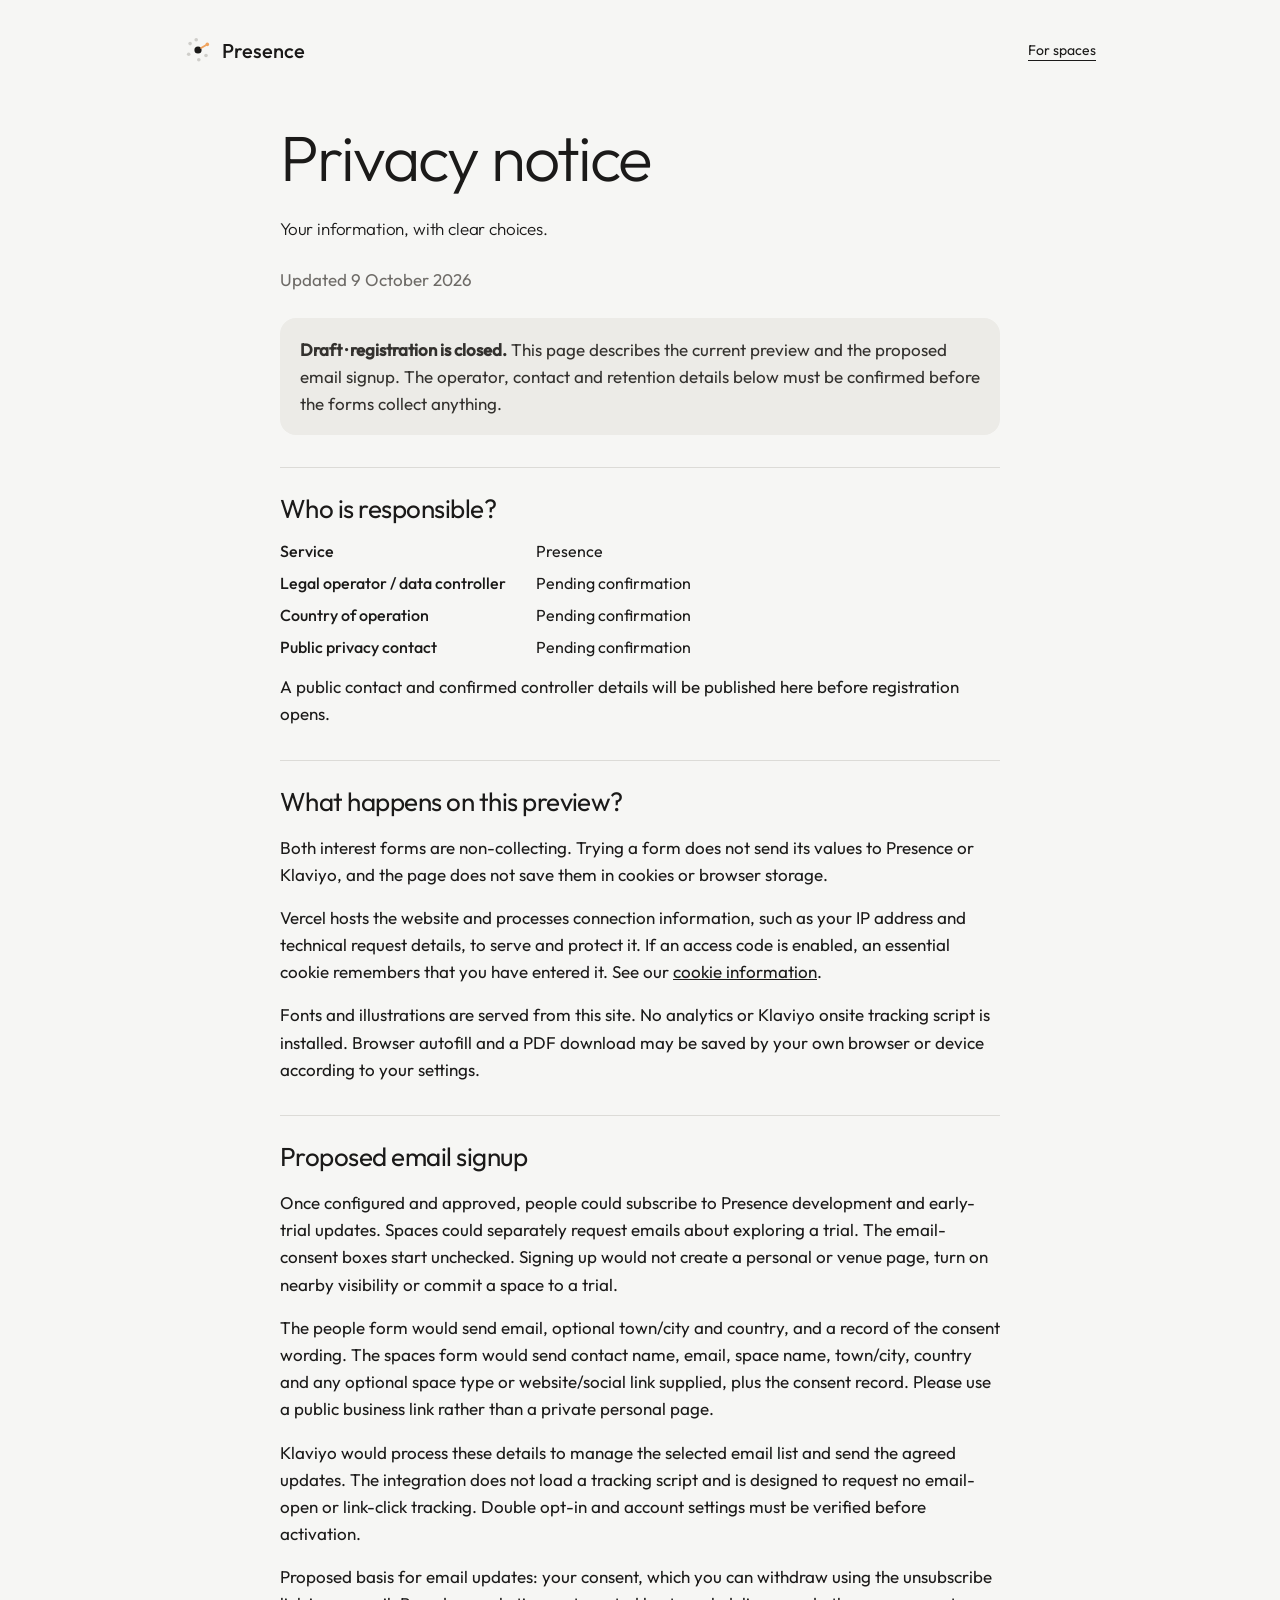
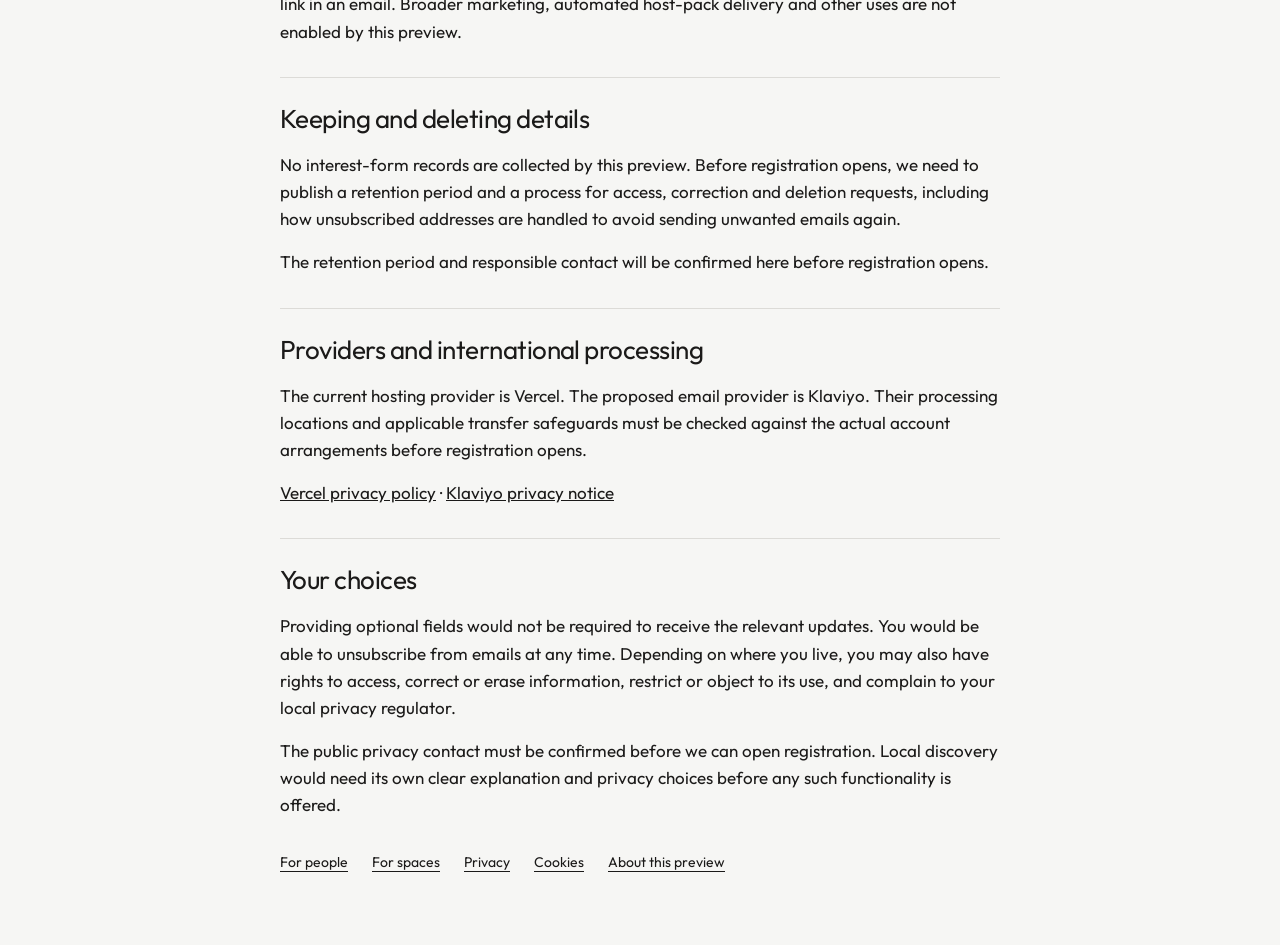
==== privacy/index.html @ 8468b923 "Prepare consent-based Klaviyo signup and privacy pages" ====
<!doctype html>
<html lang="en"><head><meta charset="utf-8"><meta name="viewport" content="width=device-width, initial-scale=1"><title>Privacy notice — Presence</title><meta name="robots" content="noindex, nofollow"><link rel="icon" href="/mark.svg" type="image/svg+xml"><link rel="stylesheet" href="/assets/fonts/outfit.css"><link rel="stylesheet" href="/styles.css"></head><body>
<a class="skip" href="#main">Skip to content</a><header class="host-header"><a class="host-brand" href="/"><img src="/mark.svg" width="28" height="28" alt="">Presence</a><a href="/spaces">For spaces</a></header>
<main class="legal-main" id="main" tabindex="-1"><h1>Privacy notice</h1><p class="lede">Your information, with clear choices.</p><p class="small">Updated 9 October 2026</p><div class="notice" role="note"><p><strong>Draft · registration is closed.</strong> This page describes the current preview and the proposed email signup. The operator, contact and retention details below must be confirmed before the forms collect anything.</p></div>
<section aria-labelledby="operator-h"><h2 id="operator-h">Who is responsible?</h2><dl><dt>Service</dt><dd>Presence</dd><dt>Legal operator / data controller</dt><dd>Pending confirmation</dd><dt>Country of operation</dt><dd>Pending confirmation</dd><dt>Public privacy contact</dt><dd>Pending confirmation</dd></dl><p>A public contact and confirmed controller details will be published here before registration opens.</p></section>
<section aria-labelledby="current-h"><h2 id="current-h">What happens on this preview?</h2><p>Both interest forms are non-collecting. Trying a form does not send its values to Presence or Klaviyo, and the page does not save them in cookies or browser storage.</p><p>Vercel hosts the website and processes connection information, such as your IP address and technical request details, to serve and protect it. If an access code is enabled, an essential cookie remembers that you have entered it. See our <a href="/cookies">cookie information</a>.</p><p>Fonts and illustrations are served from this site. No analytics or Klaviyo onsite tracking script is installed. Browser autofill and a PDF download may be saved by your own browser or device according to your settings.</p></section>
<section aria-labelledby="signup-h"><h2 id="signup-h">Proposed email signup</h2><p>Once configured and approved, people could subscribe to Presence development and early-trial updates. Spaces could separately request emails about exploring a trial. The email-consent boxes start unchecked. Signing up would not create a personal or venue page, turn on nearby visibility or commit a space to a trial.</p><p>The people form would send email, optional town/city and country, and a record of the consent wording. The spaces form would send contact name, email, space name, town/city, country and any optional space type or website/social link supplied, plus the consent record. Please use a public business link rather than a private personal page.</p><p>Klaviyo would process these details to manage the selected email list and send the agreed updates. The integration does not load a tracking script and is designed to request no email-open or link-click tracking. Double opt-in and account settings must be verified before activation.</p><p>Proposed basis for email updates: your consent, which you can withdraw using the unsubscribe link in an email. Broader marketing, automated host-pack delivery and other uses are not enabled by this preview.</p></section>
<section aria-labelledby="retention-h"><h2 id="retention-h">Keeping and deleting details</h2><p>No interest-form records are collected by this preview. Before registration opens, we need to publish a retention period and a process for access, correction and deletion requests, including how unsubscribed addresses are handled to avoid sending unwanted emails again.</p><p>The retention period and responsible contact will be confirmed here before registration opens.</p></section>
<section aria-labelledby="providers-h"><h2 id="providers-h">Providers and international processing</h2><p>The current hosting provider is Vercel. The proposed email provider is Klaviyo. Their processing locations and applicable transfer safeguards must be checked against the actual account arrangements before registration opens.</p><p><a href="https://vercel.com/legal/privacy-policy">Vercel privacy policy</a> · <a href="https://www.klaviyo.com/legal/privacy/privacy-notice">Klaviyo privacy notice</a></p></section>
<section aria-labelledby="choices-h"><h2 id="choices-h">Your choices</h2><p>Providing optional fields would not be required to receive the relevant updates. You would be able to unsubscribe from emails at any time. Depending on where you live, you may also have rights to access, correct or erase information, restrict or object to its use, and complain to your local privacy regulator.</p><p>The public privacy contact must be confirmed before we can open registration. Local discovery would need its own clear explanation and privacy choices before any such functionality is offered.</p></section><footer class="host-footer"><nav class="legal-nav" aria-label="Site information"><a href="/">For people</a><a href="/spaces">For spaces</a><a href="/privacy">Privacy</a><a href="/cookies">Cookies</a><a href="/terms">About this preview</a></nav></footer></main></body></html>
---- assets/fonts/outfit.css ----
@font-face { font-family: Outfit; font-style: normal; font-weight: 300; font-display: swap; src: url("outfit-300.ttf") format("truetype"); }
@font-face { font-family: Outfit; font-style: normal; font-weight: 400; font-display: swap; src: url("outfit-400.ttf") format("truetype"); }
@font-face { font-family: Outfit; font-style: normal; font-weight: 500; font-display: swap; src: url("outfit-500.ttf") format("truetype"); }
---- styles.css ----
/* Presence — holding page. Provisional identity, pending approval. */
html { -webkit-text-size-adjust: 100%; scroll-behavior: smooth; }
@media (prefers-reduced-motion: reduce) { html { scroll-behavior: auto; } }
body { margin: 0; background: #F6F6F4; color: #1B1A19; font-family: "Outfit", "Avenir Next", "Segoe UI", sans-serif; -webkit-font-smoothing: antialiased; }
a { color: #1B1A19; } a:hover { color: #5E5B57; }
*, *::before, *::after { box-sizing: border-box; }
h1, h2, h3, p { margin: 0; }
.wrap { width: 100%; max-width: 1280px; margin: 0 auto; padding-left: 24px; padding-right: 24px; }
.pill { display: inline-flex; align-items: center; gap: 8px; font-size: 14px; font-weight: 400; color: #5E5B57; border: 1px solid #DCDBD7; border-radius: 999px; padding: 8px 14px; background: #F6F6F4; }
.pill i { width: 7px; height: 7px; border-radius: 50%; background: #F0A35E; display: inline-block; }
.btn { display: inline-flex; align-items: center; justify-content: center; min-height: 52px; padding: 0 26px; border-radius: 999px; background: #1B1A19; color: #F6F6F4; font: 500 16px/1 "Outfit", sans-serif; text-decoration: none; border: 1.5px solid #1B1A19; cursor: pointer; transition: transform .15s ease, background .15s ease; }
.btn:hover { background: #33312E; color: #F6F6F4; transform: translateY(-1px); }
.btn-ghost { background: transparent; color: #1B1A19; }
.btn-ghost:hover { background: #1B1A19; color: #F6F6F4; }
.btn-light { background: #F6F6F4; color: #1B1A19; border-color: #F6F6F4; }
.btn-light:hover { background: #FFFFFF; color: #1B1A19; }
:focus-visible { outline: 3px solid #F0A35E; outline-offset: 3px; }
.h1 { font-weight: 300; font-size: clamp(56px, 8.6vw, 128px); line-height: .98; letter-spacing: -.035em; text-wrap: balance; }
.lede { font-weight: 300; font-size: clamp(22px, 2.2vw, 30px); line-height: 1.35; letter-spacing: -.01em; max-width: 30ch; }
.body { font-weight: 400; font-size: 18px; line-height: 1.6; color: #44423F; max-width: 52ch; }
.small { font-size: 14px; line-height: 1.5; color: #6E6B67; }
.how-grid { display: grid; grid-template-columns: repeat(3, minmax(0, 1fr)); gap: 48px; }
.step { display: flex; flex-direction: column; gap: 20px; padding-top: 28px; border-top: 1px solid #DCDBD7; }
.step h3 { font-weight: 400; font-size: 26px; letter-spacing: -.02em; line-height: 1.15; }
.glyph { width: 72px; height: 72px; }
.dark { background: #1B1A19; color: #F6F6F4; }
.dark .body { color: #B9B6B1; }
.dark .small { color: #8C8984; }
.dark a { color: #F6F6F4; }
.name { font-size: 22px; font-weight: 500; letter-spacing: -.015em; line-height: 1.1; }
.quote { font-weight: 300; font-size: 24px; line-height: 1.3; letter-spacing: -.015em; color: #1B1A19; }
.avatar { width: 56px; height: 56px; border-radius: 50%; background: #1B1A19; color: #F6F6F4; display: inline-flex; align-items: center; justify-content: center; font-size: 22px; font-weight: 400; flex: none; }
.vis { display: inline-flex; align-items: center; gap: 8px; font-size: 13px; font-weight: 500; color: #1B1A19; background: #FFFFFF; border: 1px solid #DCDBD7; border-radius: 999px; padding: 6px 12px; white-space: nowrap; }
.vis i { width: 8px; height: 8px; border-radius: 50%; background: #F0A35E; display: inline-block; }
.chip { font-size: 14px; color: #33312E; background: #FFFFFF; border: 1px solid #DCDBD7; border-radius: 999px; padding: 7px 13px; }
.phones { display: flex; flex-wrap: wrap; justify-content: center; gap: 40px; }
.phone { width: 390px; max-width: 100%; background: #0E0E0D; border-radius: 48px; padding: 12px; box-shadow: 0 50px 100px -40px rgba(0,0,0,.9), inset 0 0 0 1px rgba(255,255,255,.08); }
.screen { background: #F6F6F4; color: #1B1A19; border-radius: 38px; overflow: hidden; display: flex; flex-direction: column; min-height: 720px; }
.cover { position: relative; height: 230px; background: #DCDBD7; }
.topbar { position: absolute; left: 0; right: 0; top: 0; display: flex; align-items: center; justify-content: space-between; padding: 18px 20px 0; }
.topbar-light { position: static; padding: 18px 20px 0; }
.mini-mark { width: 30px; height: 30px; border-radius: 50%; background: rgba(246,246,244,.92); display: inline-flex; align-items: center; justify-content: center; }
.mini-mark img { display: block; width: 22px; height: 22px; }
.pbody { display: flex; flex-direction: column; gap: 18px; padding: 16px 20px 24px; }
.pavatar { width: 76px; height: 76px; border-radius: 50%; object-fit: cover; border: 4px solid #F6F6F4; flex: none; }
.pline { font-size: 16px; line-height: 1.5; color: #33312E; }
.prow-head { display: flex; align-items: baseline; justify-content: space-between; font-size: 14px; font-weight: 500; padding-top: 6px; }
.links { display: flex; flex-direction: column; border: 1px solid #E3E2DE; border-radius: 16px; overflow: hidden; background: #FFFFFF; }
.screen .lrow { display: flex; align-items: center; gap: 12px; padding: 13px 14px; font-size: 15px; color: #1B1A19; text-decoration: none; border-top: 1px solid #ECEBE7; }
.screen .lrow:first-child { border-top: 0; }
.screen .lrow:hover { background: #F6F6F4; color: #1B1A19; }
.screen .lrow svg { flex: none; }
.lgo { margin-left: auto; color: #B8B5B0; font-size: 20px; line-height: 1; }
.screen .quote { font-size: 22px; }
.pfoot { display: flex; align-items: flex-start; gap: 10px; margin-top: auto; padding-top: 14px; border-top: 1px solid #E3E2DE; }
.pfoot svg { flex: none; margin-top: 2px; }
.screen .chip { background: #FFFFFF; }
.photo-tag { position: absolute; right: 14px; bottom: 14px; font-size: 12px; font-weight: 500; color: #1B1A19; background: rgba(246,246,244,.92); border-radius: 999px; padding: 6px 11px; }
.pavatar { position: relative; z-index: 1; }
.wl-grid { display: grid; grid-template-columns: minmax(0, 5fr) minmax(0, 6fr); gap: 64px; align-items: start; }
.notice { display: flex; gap: 14px; align-items: flex-start; padding: 18px 20px; border-radius: 16px; background: #ECEBE7; color: #33312E; font-size: 15px; line-height: 1.5; }
.notice svg { flex: none; margin-top: 2px; }
.fld { display: flex; flex-direction: column; gap: 8px; }
.fld label { font-size: 15px; font-weight: 500; }
.fld input { font: 400 17px "Outfit", sans-serif; color: #1B1A19; background: #FFFFFF; border: 1.5px solid #CFCECA; border-radius: 12px; padding: 0 16px; height: 54px; width: 100%; }
.fld input:focus { border-color: #1B1A19; outline-offset: 2px; }
.chk { display: flex; align-items: flex-start; gap: 12px; font-size: 16px; line-height: 1.4; }
.chk input { width: 22px; height: 22px; margin: 1px 0 0; accent-color: #1B1A19; flex: none; }
.msg { font-size: 16px; font-weight: 500; color: #B9731F; line-height: 1.5; }
.foot { border-top: 1px solid #DCDBD7; }
@media (max-width: 900px) {
      .how-grid { grid-template-columns: minmax(0, 1fr); gap: 36px; }
  .wl-grid { grid-template-columns: minmax(0, 1fr); gap: 36px; }
      .quote { font-size: 21px; }
  .phone { border-radius: 40px; padding: 10px; }
  .screen { border-radius: 32px; min-height: 0; }
  .sec { padding-top: 72px !important; padding-bottom: 72px !important; }
}
.skip { position: absolute; left: 24px; top: -4rem; background: #1B1A19; color: #F6F6F4; padding: .5rem .75rem; text-decoration: none; border-radius: 6px; z-index: 10; }
.skip:focus { top: .75rem; }

/* ---------- Two-column exploration ---------- */
.bg-field { position: fixed; inset: 0; width: 100vw; height: 100vh; z-index: 0; pointer-events: none; overflow: visible; }
.bg-field .p { fill: #CFCECA; transform-box: fill-box; transform-origin: center; transition: fill .35s ease, transform .45s cubic-bezier(.2,.8,.3,1); }
.bg-field .p.on { fill: #F0A35E; transform: scale(var(--target-scale, 1.25)); }
.bg-field .p.met { fill: #E8C8A6; }
.bg-field .me { fill: #1B1A19; }
.bg-field .ln { stroke: #F0A35E; stroke-width: 3; stroke-linecap: round; fill: none; }
.bg-field .target-halo { fill: none; stroke: #CFCECA; stroke-width: 1.5; stroke-dasharray: 3 5; stroke-linecap: round; }
.bg-field .wave { fill: none; stroke: #1B1A19; stroke-width: 1.2; }
.bg-field .wave.t { stroke: #F0A35E; }
.bg-field[data-mode="desktop"] .p, .bg-field[data-mode="desktop"] .wave { opacity: .55; }
.bg-field[data-mode="desktop"] .ln { opacity: .6; }
.bg-field[data-mode="phone"] .ln { stroke-width: 2.5; }

@media (prefers-reduced-motion: reduce) {
  .bg-field .p { transition: none; }
  .bg-field[data-mode="phone"], .bg-field[data-mode="tablet"] { position: absolute; }
}


.shell { position: relative; z-index: 1; display: grid; grid-template-columns: minmax(0, 44fr) minmax(0, 56fr); min-height: 100vh; }
.left { position: sticky; top: 0; height: 100vh; display: flex; flex-direction: column; justify-content: space-between; padding: 28px 80px 32px 48px; }
.left-top { display: flex; align-items: center; justify-content: space-between; gap: 16px; }
.left-mid { display: flex; flex-direction: column; gap: 28px; }
.h1-left { font-size: clamp(56px, 6.2vw, 108px); }
.left-cta { display: flex; flex-wrap: wrap; align-items: center; gap: 12px 20px; padding-top: 4px; }
.left-cta .small { max-width: 26ch; }
.left-foot { margin: 0; }
.left-top a { display: inline-flex; align-items: center; gap: 10px; text-decoration: none; font-weight: 500; font-size: 20px; letter-spacing: -.01em; }
.site-nav { display: flex; align-items: center; gap: 16px; }
.left-top .site-nav a { font-size: 14px; font-weight: 400; padding: 12px 0; text-decoration: underline; text-underline-offset: 5px; white-space: nowrap; }
.spaces-invitation { display: flex; flex-direction: column; align-items: flex-start; gap: 16px; margin-top: 64px; padding-top: 28px; border-top: 1px solid #DCDBD7; max-width: 720px; }
.spaces-invitation h2 { font-size: 26px; font-weight: 400; letter-spacing: -.02em; }
.spaces-invitation a { font-size: 15px; padding: 12px 0; text-underline-offset: 5px; }
.trial-steps { list-style: none; margin: 0; padding: 0; display: flex; flex-direction: column; gap: 28px; }
.trial-steps .step { gap: 12px; }
.trial-equipment { display: flex; flex-direction: column; gap: 16px; border-top: 1px solid #DCDBD7; padding-top: 28px; }
.trial-equipment h3 { font-size: 26px; font-weight: 400; letter-spacing: -.02em; }
.inline-host-example { margin: 0; display: flex; flex-direction: column; gap: 16px; align-items: flex-start; }
.inline-host-example .phone { width: 340px; }
.inline-host-example .host-monogram { width: 48px; height: 48px; font-size: 18px; }
.inline-host-example .host-identity { gap: 12px; }
.inline-host-example .prow-head { margin: 0; }
.inline-host-example .name { font-size: 26px; }
.inline-host-note { border-top: 1px solid #E3E2DE; padding-top: 16px; }
.example-link { align-self: flex-start; text-underline-offset: 5px; padding: 12px 0; }
.host-header { max-width: 960px; margin: auto; padding: 28px 24px; display: flex; align-items: center; justify-content: space-between; gap: 20px; }
.host-header > a { padding: 8px 0; font-size: 14px; text-underline-offset: 5px; }
.host-header .host-brand { display: inline-flex; align-items: center; gap: 10px; font-size: 20px; font-weight: 500; text-decoration: none; }
.host-main { max-width: 768px; padding: 24px; margin: 0 auto 48px; }
.host-example-note { margin-bottom: 24px; }
.host-page { background: #fff; border: 1px solid #DCDBD7; border-radius: 28px; overflow: hidden; }
.host-cover svg, .host-cover img { display: block; width: 100%; height: auto; }
.host-content { padding: 32px; display: flex; flex-direction: column; gap: 24px; }
.host-identity { display: flex; align-items: center; gap: 16px; }
.host-monogram { display: inline-flex; align-items: center; justify-content: center; width: 64px; height: 64px; background: #1B1A19; color: #F6F6F4; border-radius: 50%; font-size: 22px; flex: none; }
.host-content h1 { font-size: clamp(40px, 6vw, 64px); font-weight: 300; line-height: 1.05; letter-spacing: -.03em; }
.host-nav { display: flex; flex-wrap: wrap; gap: 8px 24px; }
.host-nav a { font-size: 15px; padding: 12px 0; text-underline-offset: 5px; }
.host-section { border-top: 1px solid #E3E2DE; padding-top: 28px; display: flex; flex-direction: column; gap: 16px; scroll-margin-top: 24px; }
.host-section h2 { font-size: 26px; font-weight: 400; letter-spacing: -.02em; }
.host-tags { display: flex; flex-wrap: wrap; gap: 10px; }
.host-details { margin: 0; display: flex; flex-direction: column; gap: 16px; font-size: 16px; line-height: 1.5; }
.host-details dt { font-weight: 500; margin-bottom: 4px; }
.host-details dd { margin: 0; color: #44423F; }
.host-visibility { display: flex; align-items: flex-start; gap: 16px; border-top: 1px solid #E3E2DE; padding-top: 24px; }
.host-visibility svg { flex: none; }
.host-footer { display: flex; flex-direction: column; gap: 12px; margin-top: 24px; }
.host-footer a { font-size: 15px; padding: 12px 0; text-underline-offset: 5px; }
@media (max-width: 639px) {
  .host-main { padding: 16px; }
  .host-header { padding: 16px; gap: 12px; }
  .host-content { padding: 24px 20px; }
}
.copy-stack { display: flex; flex-direction: column; align-items: flex-start; gap: 24px; }
form.copy-stack > .fld, form.copy-stack > .notice { width: 100%; }
.right form[data-preview-form] { max-width: 560px; width: 100%; }
.btn:disabled { opacity: .65; cursor: default; }
@media (min-width: 1024px) and (max-width: 1240px), (max-width: 639px) {
  .site-nav .pill { display: none; }
}

.right { padding: 0 56px 0 112px; }
.rsec { display: flex; flex-direction: column; gap: 28px; padding: 18vh 0 4vh; max-width: 720px; }
.rsec-first { padding-top: 34vh; }
.h2 { font-weight: 300; font-size: clamp(36px, 3.6vw, 56px); line-height: 1.02; letter-spacing: -.03em; text-wrap: balance; }
.body-lg { font-size: 22px; line-height: 1.5; color: #33312E; max-width: 34ch; }
.lede-soft { font-size: 24px; color: #6E6B67; }
.how-list { display: flex; flex-direction: column; }
.step-row { display: grid; grid-template-columns: 72px minmax(0, 1fr); gap: 24px; padding: 28px 0; border-top: 1px solid #DCDBD7; align-items: start; }
.step-row h3 { font-weight: 400; font-size: 26px; letter-spacing: -.02em; line-height: 1.15; margin-bottom: 8px; }
.step-row .body { font-size: 17px; }
.right .phones { display: grid; grid-template-columns: repeat(2, minmax(0, 340px)); gap: 28px; justify-content: start; align-items: start; padding-top: 12px; }
.right .phones .phone { width: 100%; }
.right .phones .phone:nth-child(2) { margin-top: 140px; }
.right .screen { min-height: 0; }
.right #interest { max-width: 560px; }
.rfoot { display: flex; flex-direction: column; gap: 6px; padding: 12vh 0 48px; max-width: 720px; border-top: 0; }

@media (min-width: 1024px) and (max-width: 1240px), (max-width: 719px) {
  .right .phones { grid-template-columns: minmax(0, 360px); }
  .right .phones .phone:nth-child(2) { margin-top: 0; }
}
@media (max-width: 1023px) {
  .shell { grid-template-columns: minmax(0, 1fr); }
  .left { position: relative; height: auto; min-height: 92vh; padding: 24px 24px 40px; gap: 48px; }
  .left-mid { margin-top: auto; }
  .right { padding: 0 24px; }
  .rsec, .rsec-first { padding-top: 64px; padding-bottom: 8px; }
  .body-lg { font-size: 20px; }
  .step-row { grid-template-columns: 56px minmax(0, 1fr); gap: 16px; }
  .step-row .glyph { width: 56px; height: 56px; }
}

.legal-nav { display: flex; flex-wrap: wrap; gap: 8px 24px; }
.legal-nav a { display: inline-block; padding: 10px 0; font-size: 14px; text-underline-offset: 4px; }
.legal-main { max-width: 768px; margin: 24px auto 64px; padding: 0 24px; }
.legal-main h1 { font-size: clamp(40px, 6vw, 64px); font-weight: 300; line-height: 1.05; letter-spacing: -.03em; }
.legal-main > .lede { margin: 24px 0; }
.legal-main section { display: flex; flex-direction: column; gap: 16px; margin-top: 32px; padding-top: 24px; border-top: 1px solid #DCDBD7; }
.legal-main h2 { font-size: 26px; font-weight: 400; letter-spacing: -.02em; }
.legal-main p, .legal-main li { font-size: 17px; line-height: 1.6; }
.legal-main dl { margin: 0; display: grid; grid-template-columns: minmax(0, 1fr) minmax(0, 2fr); gap: 12px 24px; }
.legal-main dt { font-weight: 500; }
.legal-main dd { margin: 0; overflow-wrap: anywhere; }
.legal-main .notice { margin: 24px 0; }
@media (max-width: 639px) { .legal-main { padding: 0 20px; } .legal-main dl { grid-template-columns: 1fr; gap: 8px; } .legal-main dd { margin-bottom: 12px; } }
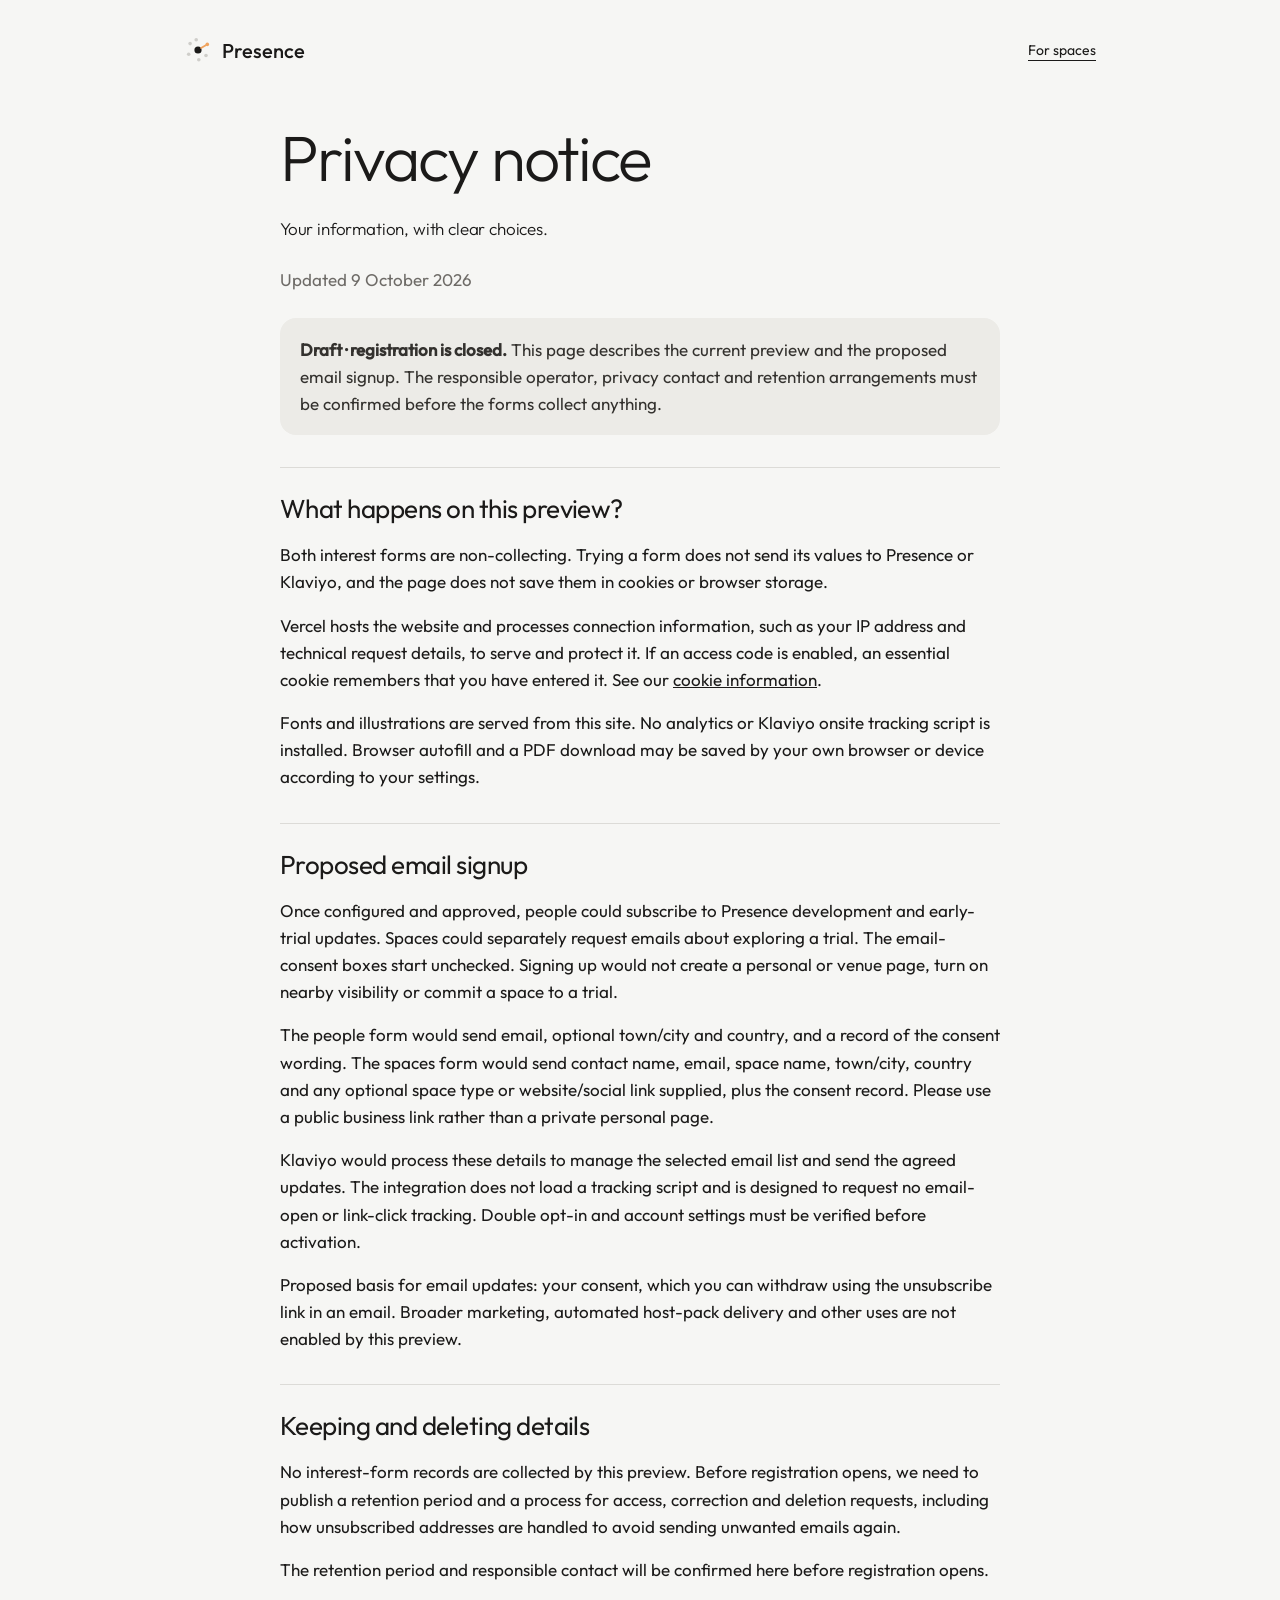
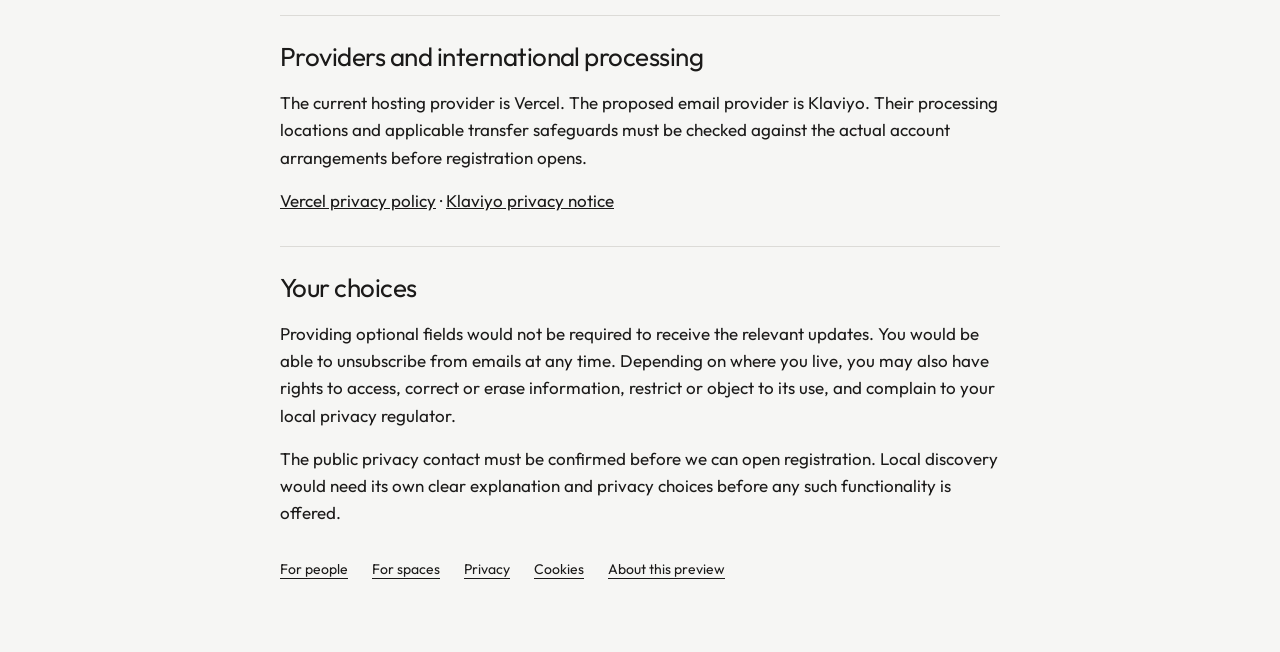
==== commit 08cf9254: "Configure public Klaviyo site and interest list IDs" ====
--- a/privacy/index.html
+++ b/privacy/index.html
@@ -1,8 +1,7 @@
 <!doctype html>
 <html lang="en"><head><meta charset="utf-8"><meta name="viewport" content="width=device-width, initial-scale=1"><title>Privacy notice — Presence</title><meta name="robots" content="noindex, nofollow"><link rel="icon" href="/mark.svg" type="image/svg+xml"><link rel="stylesheet" href="/assets/fonts/outfit.css"><link rel="stylesheet" href="/styles.css"></head><body>
 <a class="skip" href="#main">Skip to content</a><header class="host-header"><a class="host-brand" href="/"><img src="/mark.svg" width="28" height="28" alt="">Presence</a><a href="/spaces">For spaces</a></header>
-<main class="legal-main" id="main" tabindex="-1"><h1>Privacy notice</h1><p class="lede">Your information, with clear choices.</p><p class="small">Updated 9 October 2026</p><div class="notice" role="note"><p><strong>Draft · registration is closed.</strong> This page describes the current preview and the proposed email signup. The operator, contact and retention details below must be confirmed before the forms collect anything.</p></div>
-<section aria-labelledby="operator-h"><h2 id="operator-h">Who is responsible?</h2><dl><dt>Service</dt><dd>Presence</dd><dt>Legal operator / data controller</dt><dd>Pending confirmation</dd><dt>Country of operation</dt><dd>Pending confirmation</dd><dt>Public privacy contact</dt><dd>Pending confirmation</dd></dl><p>A public contact and confirmed controller details will be published here before registration opens.</p></section>
+<main class="legal-main" id="main" tabindex="-1"><h1>Privacy notice</h1><p class="lede">Your information, with clear choices.</p><p class="small">Updated 9 October 2026</p><div class="notice" role="note"><p><strong>Draft · registration is closed.</strong> This page describes the current preview and the proposed email signup. The responsible operator, privacy contact and retention arrangements must be confirmed before the forms collect anything.</p></div>
 <section aria-labelledby="current-h"><h2 id="current-h">What happens on this preview?</h2><p>Both interest forms are non-collecting. Trying a form does not send its values to Presence or Klaviyo, and the page does not save them in cookies or browser storage.</p><p>Vercel hosts the website and processes connection information, such as your IP address and technical request details, to serve and protect it. If an access code is enabled, an essential cookie remembers that you have entered it. See our <a href="/cookies">cookie information</a>.</p><p>Fonts and illustrations are served from this site. No analytics or Klaviyo onsite tracking script is installed. Browser autofill and a PDF download may be saved by your own browser or device according to your settings.</p></section>
 <section aria-labelledby="signup-h"><h2 id="signup-h">Proposed email signup</h2><p>Once configured and approved, people could subscribe to Presence development and early-trial updates. Spaces could separately request emails about exploring a trial. The email-consent boxes start unchecked. Signing up would not create a personal or venue page, turn on nearby visibility or commit a space to a trial.</p><p>The people form would send email, optional town/city and country, and a record of the consent wording. The spaces form would send contact name, email, space name, town/city, country and any optional space type or website/social link supplied, plus the consent record. Please use a public business link rather than a private personal page.</p><p>Klaviyo would process these details to manage the selected email list and send the agreed updates. The integration does not load a tracking script and is designed to request no email-open or link-click tracking. Double opt-in and account settings must be verified before activation.</p><p>Proposed basis for email updates: your consent, which you can withdraw using the unsubscribe link in an email. Broader marketing, automated host-pack delivery and other uses are not enabled by this preview.</p></section>
 <section aria-labelledby="retention-h"><h2 id="retention-h">Keeping and deleting details</h2><p>No interest-form records are collected by this preview. Before registration opens, we need to publish a retention period and a process for access, correction and deletion requests, including how unsubscribed addresses are handled to avoid sending unwanted emails again.</p><p>The retention period and responsible contact will be confirmed here before registration opens.</p></section>
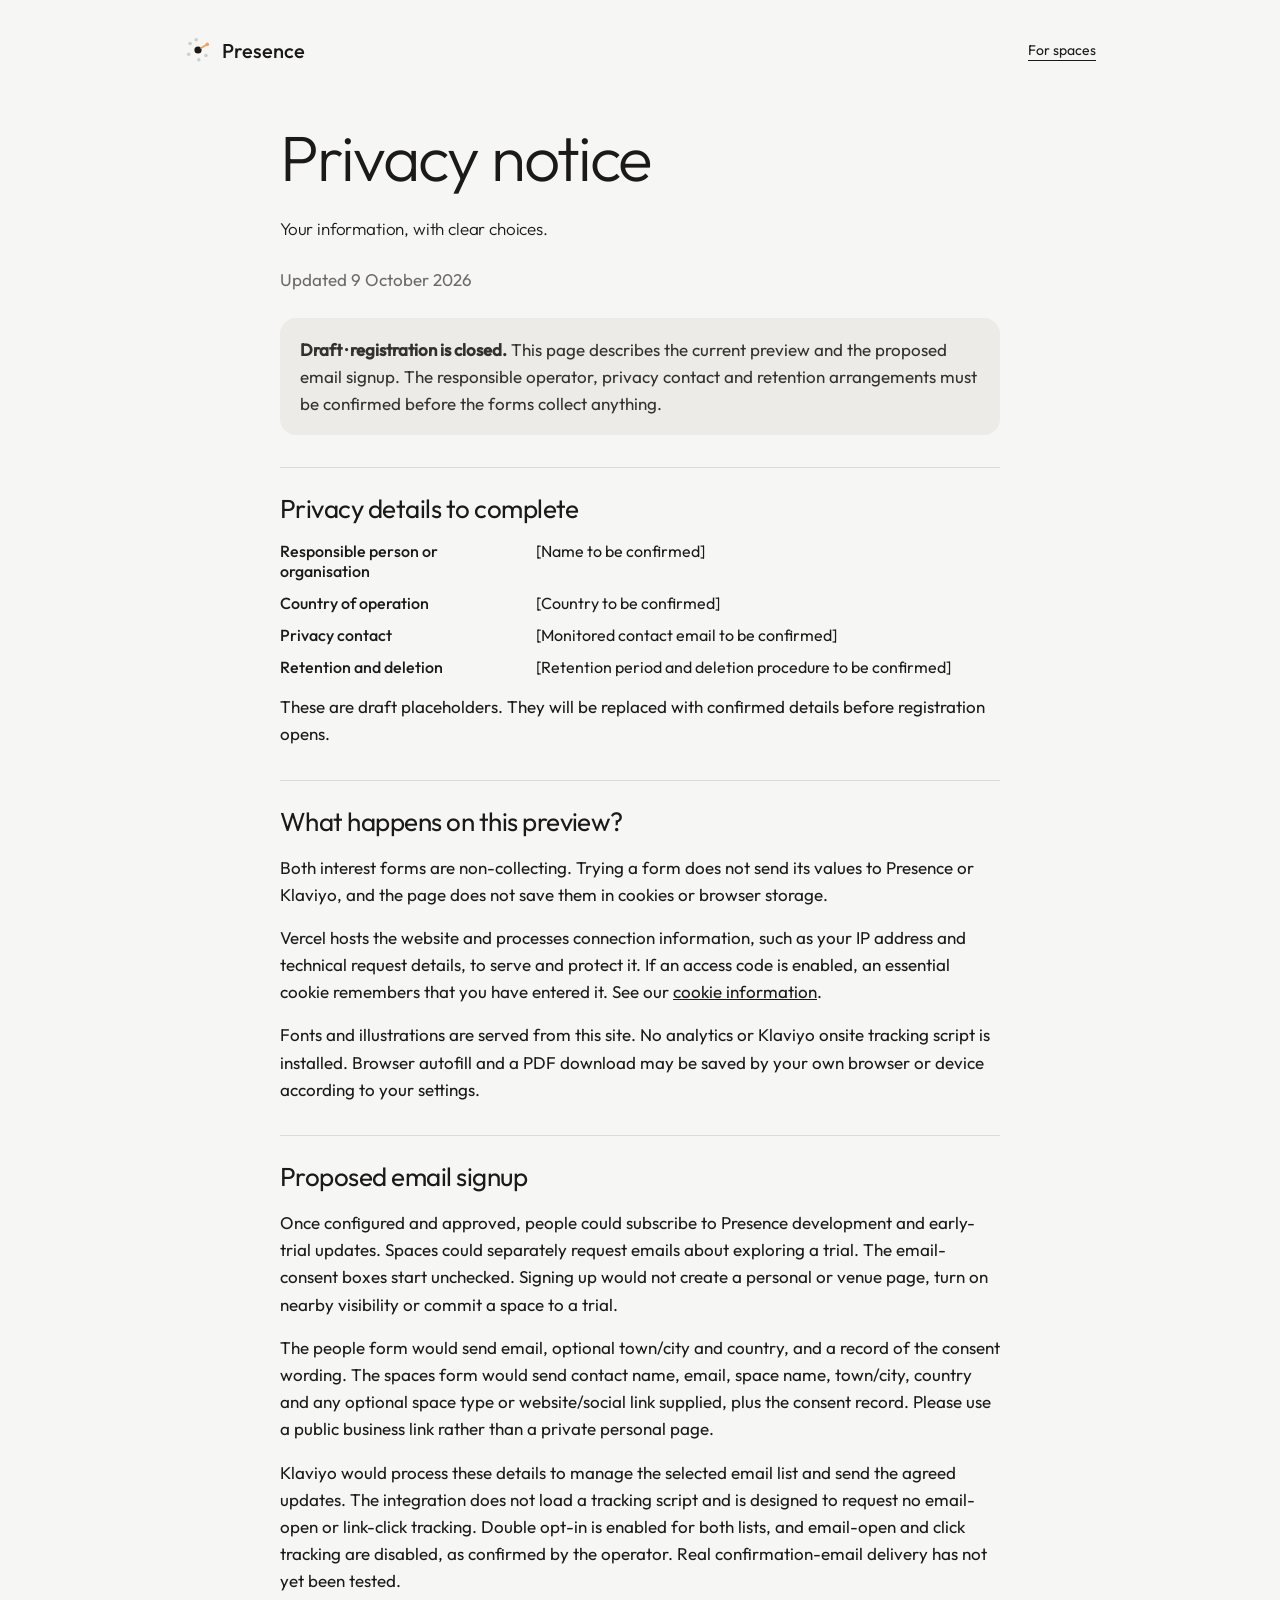
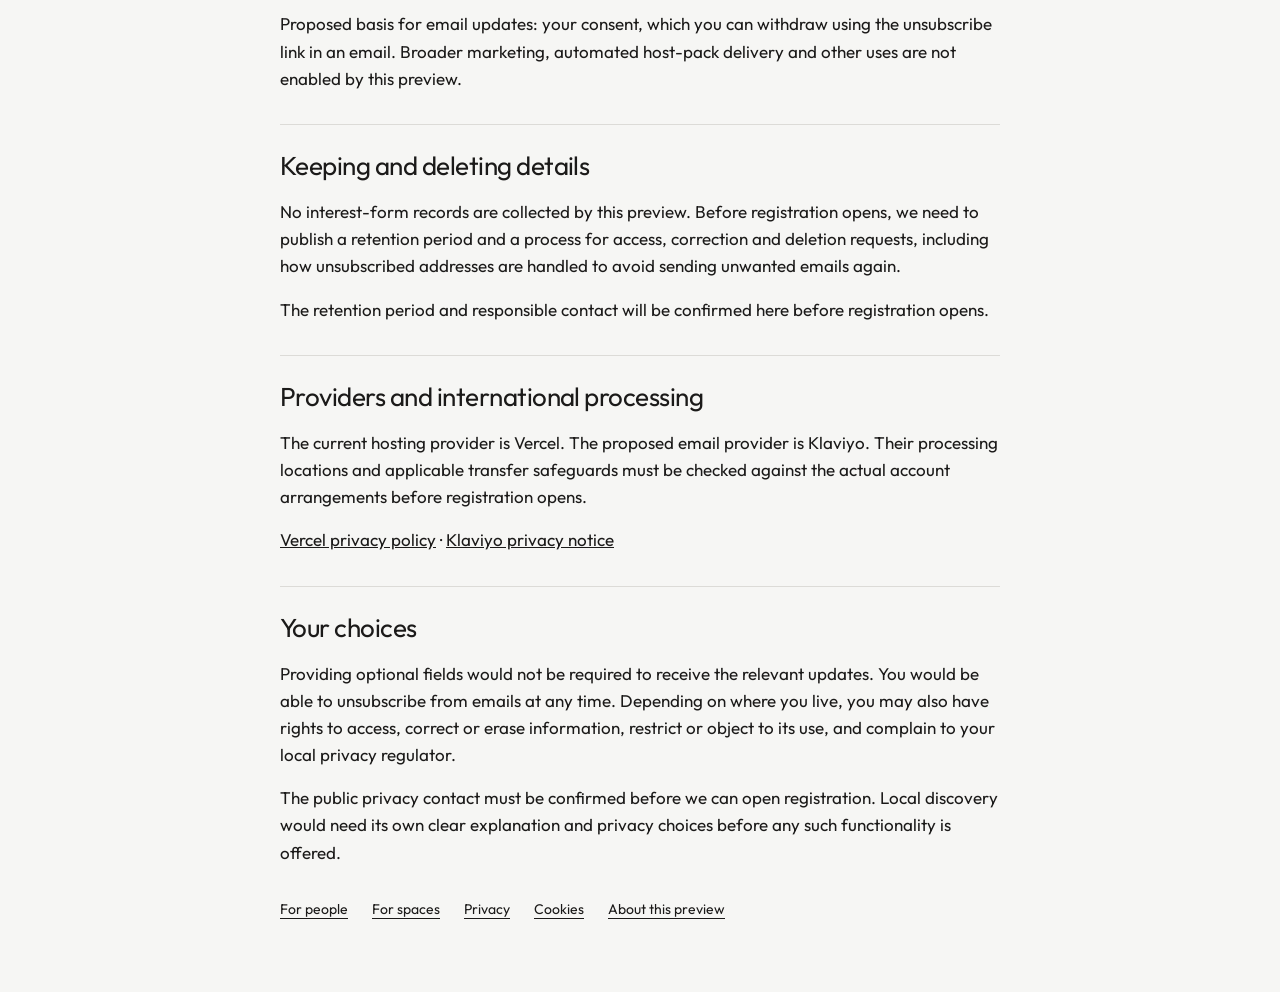
==== commit 60d5240e: "Add draft privacy placeholders and confirm tracking is disabled" ====
--- a/privacy/index.html
+++ b/privacy/index.html
@@ -2,8 +2,9 @@
 <html lang="en"><head><meta charset="utf-8"><meta name="viewport" content="width=device-width, initial-scale=1"><title>Privacy notice — Presence</title><meta name="robots" content="noindex, nofollow"><link rel="icon" href="/mark.svg" type="image/svg+xml"><link rel="stylesheet" href="/assets/fonts/outfit.css"><link rel="stylesheet" href="/styles.css"></head><body>
 <a class="skip" href="#main">Skip to content</a><header class="host-header"><a class="host-brand" href="/"><img src="/mark.svg" width="28" height="28" alt="">Presence</a><a href="/spaces">For spaces</a></header>
 <main class="legal-main" id="main" tabindex="-1"><h1>Privacy notice</h1><p class="lede">Your information, with clear choices.</p><p class="small">Updated 9 October 2026</p><div class="notice" role="note"><p><strong>Draft · registration is closed.</strong> This page describes the current preview and the proposed email signup. The responsible operator, privacy contact and retention arrangements must be confirmed before the forms collect anything.</p></div>
+<section aria-labelledby="details-h"><h2 id="details-h">Privacy details to complete</h2><dl><dt>Responsible person or organisation</dt><dd>[Name to be confirmed]</dd><dt>Country of operation</dt><dd>[Country to be confirmed]</dd><dt>Privacy contact</dt><dd>[Monitored contact email to be confirmed]</dd><dt>Retention and deletion</dt><dd>[Retention period and deletion procedure to be confirmed]</dd></dl><p>These are draft placeholders. They will be replaced with confirmed details before registration opens.</p></section>
 <section aria-labelledby="current-h"><h2 id="current-h">What happens on this preview?</h2><p>Both interest forms are non-collecting. Trying a form does not send its values to Presence or Klaviyo, and the page does not save them in cookies or browser storage.</p><p>Vercel hosts the website and processes connection information, such as your IP address and technical request details, to serve and protect it. If an access code is enabled, an essential cookie remembers that you have entered it. See our <a href="/cookies">cookie information</a>.</p><p>Fonts and illustrations are served from this site. No analytics or Klaviyo onsite tracking script is installed. Browser autofill and a PDF download may be saved by your own browser or device according to your settings.</p></section>
-<section aria-labelledby="signup-h"><h2 id="signup-h">Proposed email signup</h2><p>Once configured and approved, people could subscribe to Presence development and early-trial updates. Spaces could separately request emails about exploring a trial. The email-consent boxes start unchecked. Signing up would not create a personal or venue page, turn on nearby visibility or commit a space to a trial.</p><p>The people form would send email, optional town/city and country, and a record of the consent wording. The spaces form would send contact name, email, space name, town/city, country and any optional space type or website/social link supplied, plus the consent record. Please use a public business link rather than a private personal page.</p><p>Klaviyo would process these details to manage the selected email list and send the agreed updates. The integration does not load a tracking script and is designed to request no email-open or link-click tracking. Double opt-in and account settings must be verified before activation.</p><p>Proposed basis for email updates: your consent, which you can withdraw using the unsubscribe link in an email. Broader marketing, automated host-pack delivery and other uses are not enabled by this preview.</p></section>
+<section aria-labelledby="signup-h"><h2 id="signup-h">Proposed email signup</h2><p>Once configured and approved, people could subscribe to Presence development and early-trial updates. Spaces could separately request emails about exploring a trial. The email-consent boxes start unchecked. Signing up would not create a personal or venue page, turn on nearby visibility or commit a space to a trial.</p><p>The people form would send email, optional town/city and country, and a record of the consent wording. The spaces form would send contact name, email, space name, town/city, country and any optional space type or website/social link supplied, plus the consent record. Please use a public business link rather than a private personal page.</p><p>Klaviyo would process these details to manage the selected email list and send the agreed updates. The integration does not load a tracking script and is designed to request no email-open or link-click tracking. Double opt-in is enabled for both lists, and email-open and click tracking are disabled, as confirmed by the operator. Real confirmation-email delivery has not yet been tested.</p><p>Proposed basis for email updates: your consent, which you can withdraw using the unsubscribe link in an email. Broader marketing, automated host-pack delivery and other uses are not enabled by this preview.</p></section>
 <section aria-labelledby="retention-h"><h2 id="retention-h">Keeping and deleting details</h2><p>No interest-form records are collected by this preview. Before registration opens, we need to publish a retention period and a process for access, correction and deletion requests, including how unsubscribed addresses are handled to avoid sending unwanted emails again.</p><p>The retention period and responsible contact will be confirmed here before registration opens.</p></section>
 <section aria-labelledby="providers-h"><h2 id="providers-h">Providers and international processing</h2><p>The current hosting provider is Vercel. The proposed email provider is Klaviyo. Their processing locations and applicable transfer safeguards must be checked against the actual account arrangements before registration opens.</p><p><a href="https://vercel.com/legal/privacy-policy">Vercel privacy policy</a> · <a href="https://www.klaviyo.com/legal/privacy/privacy-notice">Klaviyo privacy notice</a></p></section>
 <section aria-labelledby="choices-h"><h2 id="choices-h">Your choices</h2><p>Providing optional fields would not be required to receive the relevant updates. You would be able to unsubscribe from emails at any time. Depending on where you live, you may also have rights to access, correct or erase information, restrict or object to its use, and complain to your local privacy regulator.</p><p>The public privacy contact must be confirmed before we can open registration. Local discovery would need its own clear explanation and privacy choices before any such functionality is offered.</p></section><footer class="host-footer"><nav class="legal-nav" aria-label="Site information"><a href="/">For people</a><a href="/spaces">For spaces</a><a href="/privacy">Privacy</a><a href="/cookies">Cookies</a><a href="/terms">About this preview</a></nav></footer></main></body></html>
